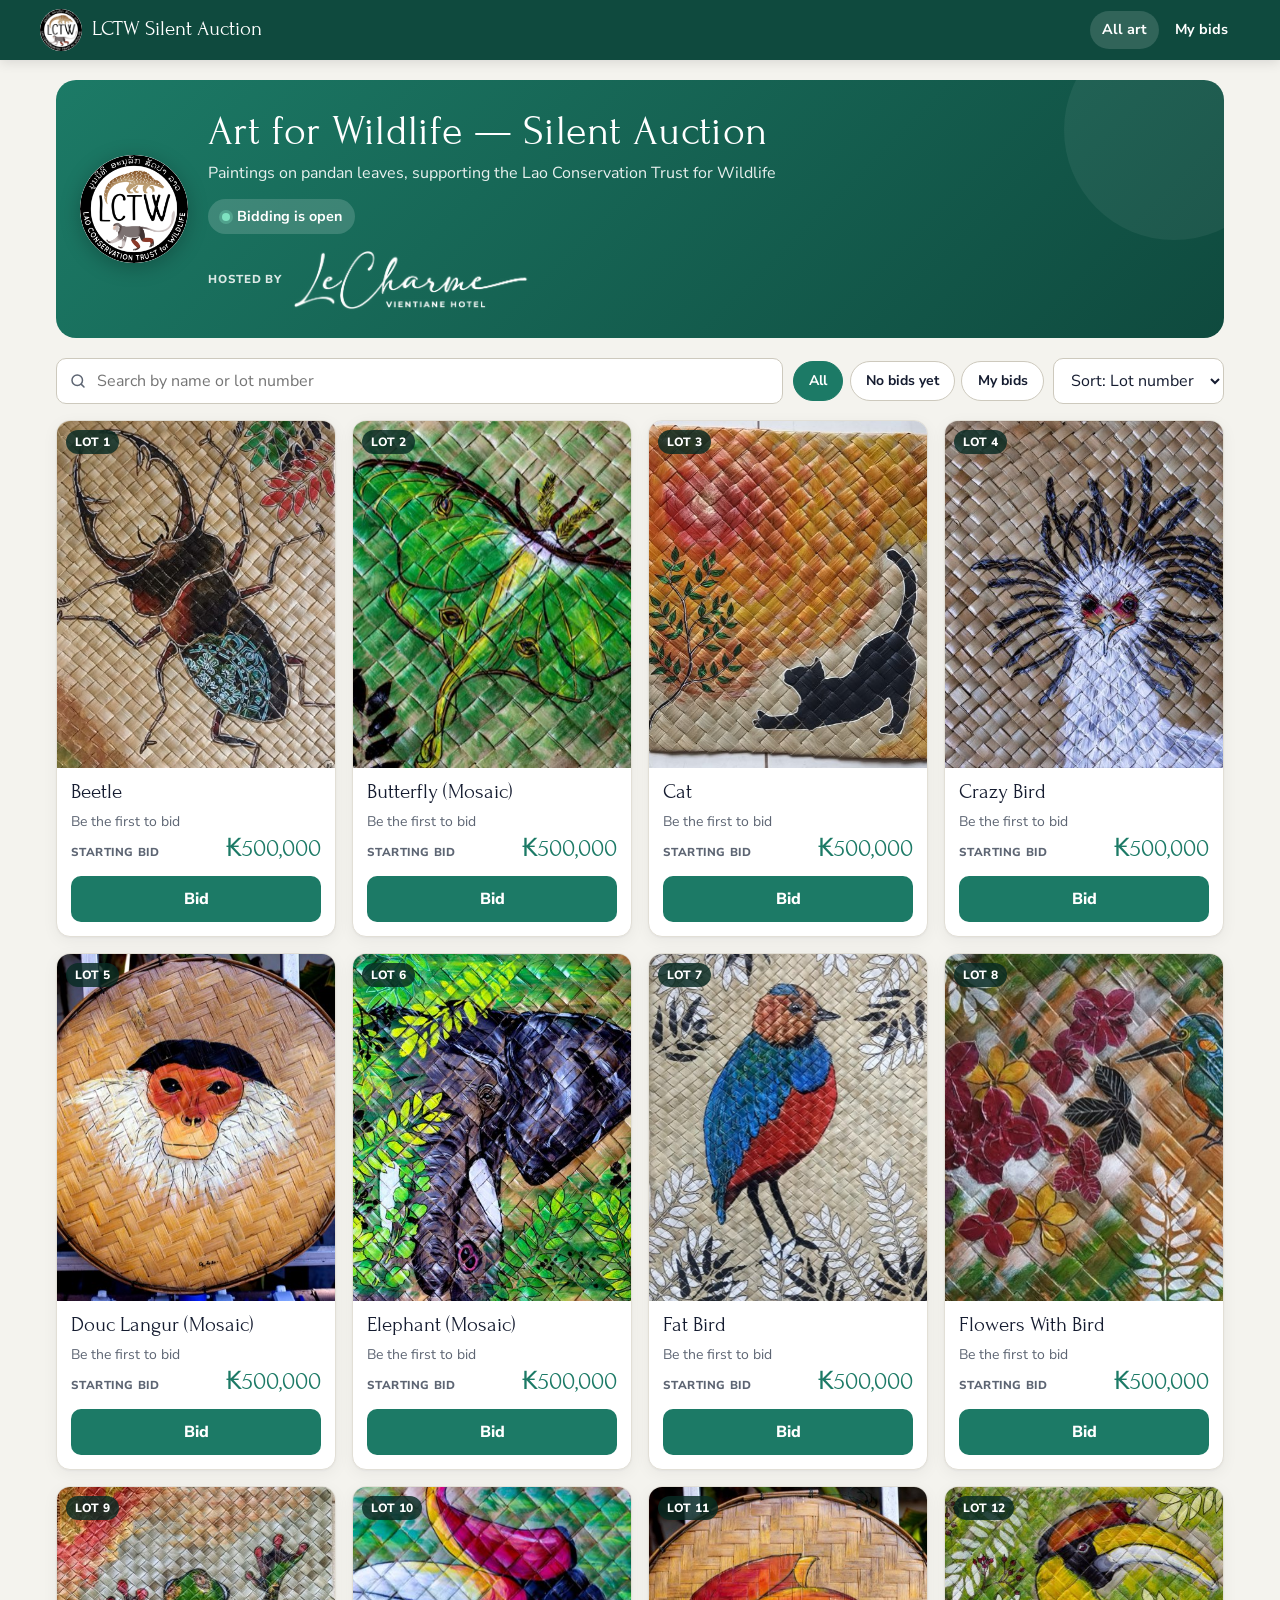
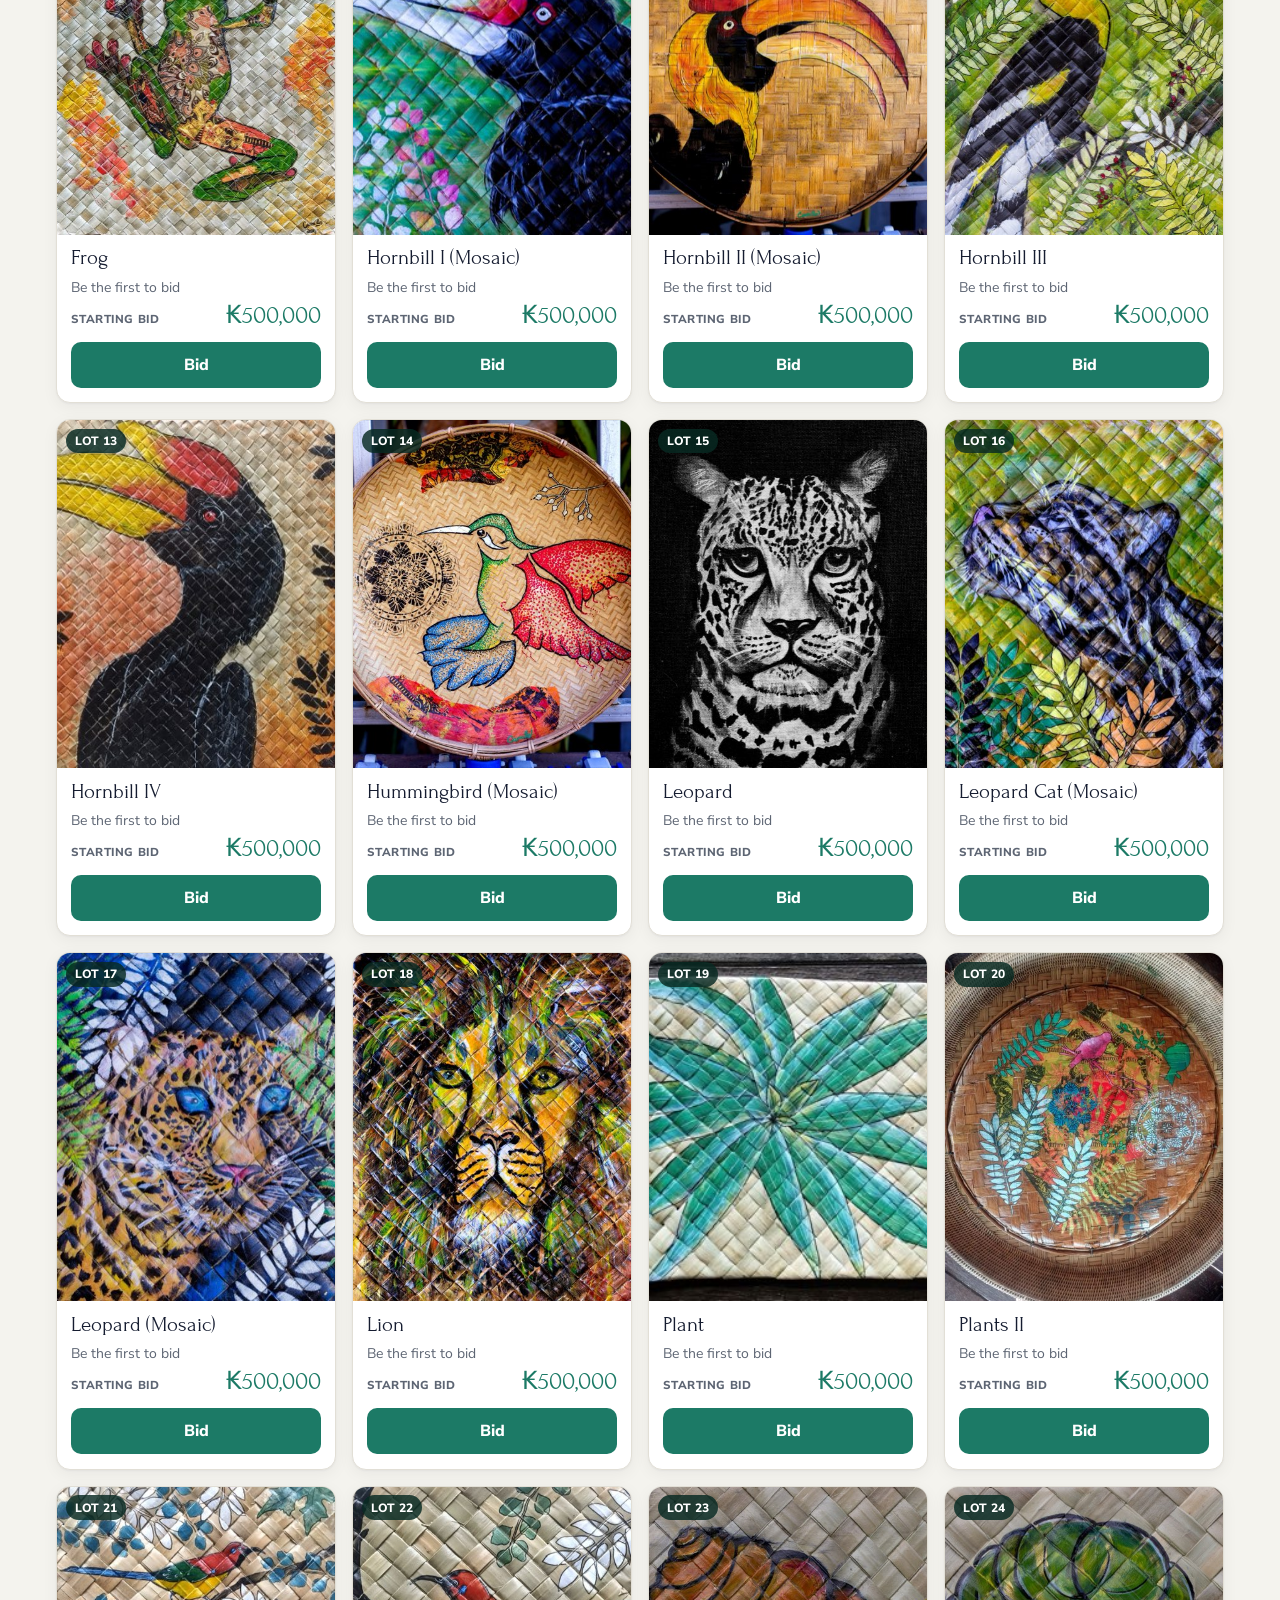
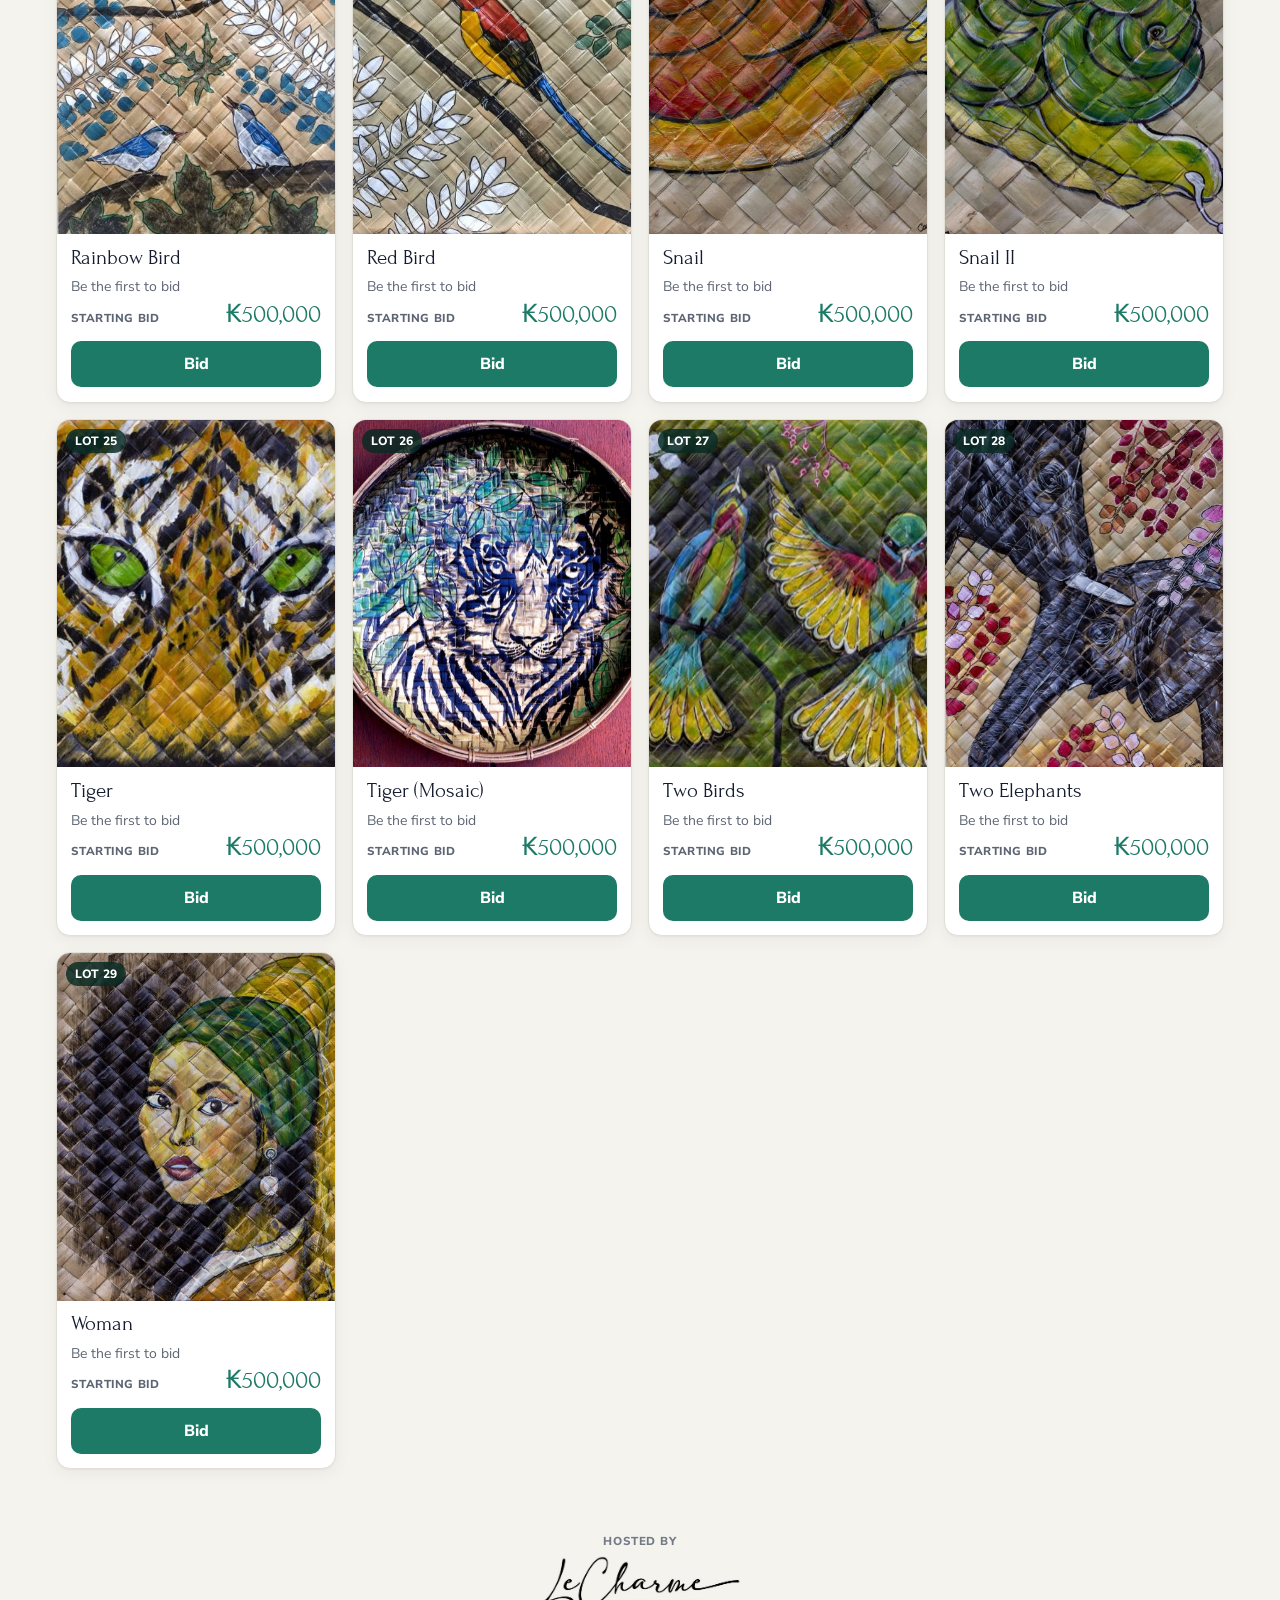
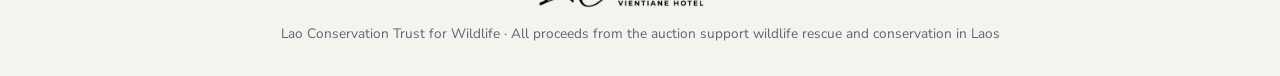
==== index.html @ 4c28847b "Add Start bidding button; no bids until the admin starts - Admin: 'Start bidding' panel at the top u" ====
<!doctype html>
<html lang="en">
<head>
  <meta charset="utf-8">
  <meta name="viewport" content="width=device-width, initial-scale=1, viewport-fit=cover">
  <title>LCTW Silent Auction</title>
  <meta name="description" content="Silent auction of paintings on pandan leaves, supporting the Lao Conservation Trust for Wildlife.">
  <meta name="theme-color" content="#0f4a3e">
  <link rel="icon" href="assets/icon.svg" type="image/svg+xml">
  <link rel="icon" href="assets/favicon-32.png" sizes="32x32">
  <link rel="apple-touch-icon" href="assets/apple-touch-icon.png">
  <link rel="manifest" href="manifest.webmanifest">
  <link rel="preconnect" href="https://fonts.googleapis.com">
  <link rel="preconnect" href="https://fonts.gstatic.com" crossorigin>
  <link href="https://fonts.googleapis.com/css2?family=Forum&family=Nunito+Sans:opsz,wght@6..12,400;6..12,600;6..12,700;6..12,800&display=swap" rel="stylesheet">
  <link rel="stylesheet" href="assets/styles.css?v=10">
</head>
<body>
  <main class="page">
    <section class="hero">
      <img class="logo" src="assets/lctw-logo.png" alt="Lao Conservation Trust for Wildlife">
      <div>
        <h1 id="title"></h1>
        <p id="subtitle"></p>
        <div class="status-pill" id="status"></div>
        <div class="host">
          <span>Hosted by</span>
          <img src="assets/le-charme-logo.jpg" alt="Le Charme Vientiane Hotel">
        </div>
      </div>
    </section>

    <div class="toolbar">
      <div class="search">
        <svg width="18" height="18" viewBox="0 0 24 24" fill="none" stroke="currentColor" stroke-width="2" stroke-linecap="round"><circle cx="11" cy="11" r="7"/><path d="M20 20l-3.5-3.5"/></svg>
        <input type="search" id="q" placeholder="Search by name or lot number" aria-label="Search artworks">
      </div>
      <div class="chips" role="group" aria-label="Filter">
        <button class="chip" data-filter="all" aria-pressed="true">All</button>
        <button class="chip" data-filter="nobids" aria-pressed="false">No bids yet</button>
        <button class="chip" data-filter="mine" aria-pressed="false">My bids</button>
      </div>
      <select id="sort" aria-label="Sort" style="width:auto;flex:0 0 auto">
        <option value="lot">Sort: Lot number</option>
        <option value="az">Sort: A–Z</option>
        <option value="low">Sort: Lowest bid</option>
        <option value="high">Sort: Highest bid</option>
        <option value="popular">Sort: Most bids</option>
      </select>
    </div>

    <div class="grid" id="grid"></div>
  </main>

  <script src="assets/config.js?v=10"></script>
  <script src="assets/items.js?v=10"></script>
  <script src="assets/app.js?v=10"></script>
  <script>
  (function () {
    const A = window.Auction;
    A.renderChrome(location.hash === '#mine' ? 'mine' : 'gallery');
    document.getElementById('title').textContent = A.CFG.title || 'Silent Auction';
    document.getElementById('subtitle').textContent = A.CFG.subtitle || '';
    A.mountStatus(document.getElementById('status'));

    const grid = document.getElementById('grid');
    const q = document.getElementById('q');
    const sortSel = document.getElementById('sort');
    let filter = location.hash === '#mine' ? 'mine' : 'all';

    function setFilter(f) {
      filter = f;
      A.$$('.chip').forEach(function (c) { c.setAttribute('aria-pressed', String(c.dataset.filter === f)); });
      A.$$('.topnav a').forEach(function (a) { a.classList.toggle('active', (f === 'mine') === a.getAttribute('href').endsWith('#mine')); });
      draw();
    }
    A.$$('.chip').forEach(function (c) { c.addEventListener('click', function () { setFilter(c.dataset.filter); history.replaceState(null, '', c.dataset.filter === 'mine' ? '#mine' : '#'); }); });
    window.addEventListener('hashchange', function () { setFilter(location.hash === '#mine' ? 'mine' : 'all'); });
    q.addEventListener('input', draw);
    sortSel.addEventListener('change', draw);

    function draw() {
      const term = q.value.trim().toLowerCase();
      const mine = A.myBids();
      const closed = A.isClosed();
      let list = A.ITEMS.map(function (it) { return { it: it, i: A.info(it) }; }).filter(function (x) {
        if (filter === 'nobids' && x.i.count) return false;
        if (filter === 'mine' && !mine[x.it.id]) return false;
        if (term && !(x.it.title.toLowerCase().includes(term) || String(x.it.lot) === term.replace(/^lot\s*/, ''))) return false;
        return true;
      });
      const s = sortSel.value;
      list.sort(function (a, b) {
        if (s === 'az') return a.it.title.localeCompare(b.it.title);
        if (s === 'low') return (a.i.count ? a.i.high : a.it.startingBid) - (b.i.count ? b.i.high : b.it.startingBid);
        if (s === 'high') return (b.i.count ? b.i.high : b.it.startingBid) - (a.i.count ? a.i.high : a.it.startingBid);
        if (s === 'popular') return b.i.count - a.i.count;
        return a.it.lot - b.it.lot;
      });

      if (!list.length) {
        grid.innerHTML = '<div class="empty" style="grid-column:1/-1">' +
          '<svg width="48" height="48" viewBox="0 0 24 24" fill="none" stroke="currentColor" stroke-width="1.8" stroke-linecap="round" stroke-linejoin="round"><rect x="3" y="3" width="18" height="18" rx="3"/><circle cx="9" cy="9" r="2"/><path d="M21 15l-5-5L5 21"/></svg>' +
          (filter === 'mine' ? 'You haven’t bid on anything yet.<br>Tap <b>Bid</b> on any artwork to get started.' : 'No artworks match.') + '</div>';
        return;
      }

      grid.innerHTML = list.map(function (x) {
        const it = x.it, i = x.i;
        const priceLabel = i.count ? (closed ? 'Winning bid' : 'Current bid') : 'Starting bid';
        const price = i.count ? i.high : it.startingBid;
        const meta = i.count ? i.count + ' bid' + (i.count > 1 ? 's' : '') + ' · ' + A.esc(i.highName) : (A.notStarted() ? 'Bidding opens soon' : 'Be the first to bid');
        return '<article class="card">' +
          '<a class="thumb" href="' + A.esc(A.itemUrl(it)) + '"><img loading="lazy" src="' + A.esc(A.thumb(it)) + '" alt="' + A.esc(it.title) + '">' +
          '<span class="lot-badge">LOT ' + A.esc(it.lot) + '</span><span class="mine">' + A.mineTag(i) + '</span></a>' +
          '<div class="body">' +
          '<h3><a href="' + A.esc(A.itemUrl(it)) + '">' + A.esc(it.title) + '</a></h3>' +
          '<div class="muted small meta-line">' + meta + '</div>' +
          '<div class="price-row"><span class="price-label">' + priceLabel + '</span><span class="price">' + A.money(price) + '</span></div>' +
          (closed || A.notStarted() ? '<a class="btn secondary block" href="' + A.esc(A.itemUrl(it)) + '">View</a>'
                  : '<button class="btn block" data-bid="' + A.esc(it.id) + '">Bid' + (i.count ? ' ' + A.money(i.minimum) + '+' : '') + '</button>') +
          '</div></article>';
      }).join('');
    }

    grid.addEventListener('click', function (e) {
      const b = e.target.closest('[data-bid]'); if (!b) return;
      A.openBidSheet(A.itemById(b.dataset.bid));
    });

    A.onState(draw);
    setFilter(filter);
    A.startPolling();
  })();
  </script>
</body>
</html>
---- assets/styles.css ----
/* LCTW Silent Auction — colours match the LCTW Staff Requests app */
:root {
  --brand: #1c7a66;
  --brand-hover: #166655;
  --brand-deep: #0f4a3e;
  --brand-night: #082a23;
  --mint: #91c9b5;
  --mint-soft: #e2f1ea;
  --sand: #a9824f;
  --sand-soft: #f4ecdf;
  --on-brand: #ffffff;

  --bg: #f4f3ee;
  --surface: #ffffff;
  --surface-2: #f8f7f3;
  --ink: #151c30;
  --muted: #5d6573;
  --border: #e2dfd6;
  --border-strong: #cdc9bd;

  --danger: #b3261e;
  --danger-soft: #fbe7e5;
  --warn-bg: #fcefd2; --warn-fg: #7f5400;
  --ok-bg: #dff1e7; --ok-fg: #17663f;
  --grey-bg: #ecebe6; --grey-fg: #575d66;

  --radius: 14px;
  --radius-sm: 10px;
  --shadow: 0 1px 2px rgba(21, 28, 48, 0.04), 0 4px 16px rgba(21, 28, 48, 0.05);
  --shadow-lg: 0 10px 40px rgba(21, 28, 48, 0.18);
  --ring: 0 0 0 3px rgba(28, 122, 102, 0.28);

  --serif: 'Forum', 'Noto Serif Lao', Georgia, serif;
  --sans: 'Nunito Sans', 'Noto Sans Lao', system-ui, -apple-system, 'Segoe UI', Roboto, sans-serif;
  color-scheme: light;
}
@media (prefers-color-scheme: dark) {
  :root {
    --brand: #4fb79c; --brand-hover: #6cc7ae; --brand-deep: #0b2f28; --brand-night: #061c17;
    --mint: #2f6b5b; --mint-soft: #15332c; --sand: #d1ad7c; --sand-soft: #33291c; --on-brand: #04221b;
    --bg: #0e1513; --surface: #16201d; --surface-2: #1b2723; --ink: #e8eeec; --muted: #9caca7;
    --border: #283632; --border-strong: #374843;
    --danger: #f08a80; --danger-soft: #3a1f1d;
    --warn-bg: #3a2f12; --warn-fg: #f2c869; --ok-bg: #143023; --ok-fg: #86d6a8; --grey-bg: #242e2b; --grey-fg: #aab6b2;
    --shadow: none; --shadow-lg: 0 10px 40px rgba(0,0,0,.5);
    --ring: 0 0 0 3px rgba(79, 183, 156, 0.35);
    color-scheme: dark;
  }
}

*, *::before, *::after { box-sizing: border-box; }
html { -webkit-text-size-adjust: 100%; }
body { margin: 0; background: var(--bg); color: var(--ink); font-family: var(--sans); font-size: 16px; line-height: 1.5; }
img { max-width: 100%; display: block; }
a { color: var(--brand); }
h1, h2, h3 { line-height: 1.15; margin: 0 0 .5rem; }
h1, h2 { font-family: var(--serif); font-weight: 400; letter-spacing: .01em; }
h3 { font-size: 1.05rem; font-weight: 800; }
p { margin: 0 0 .75rem; }
.muted { color: var(--muted); }
.small { font-size: .875rem; }
.hidden { display: none !important; }
.spacer { flex: 1; }

/* ---------- Top bar ---------- */
.topbar { position: sticky; top: 0; z-index: 20; background: var(--brand-deep); color: #fff;
  padding: calc(env(safe-area-inset-top) + .55rem) 16px .55rem; box-shadow: 0 2px 12px rgba(0,0,0,.12); }
.topbar-inner { max-width: 1200px; margin: 0 auto; display: flex; align-items: center; gap: .75rem; }
.brand { display: flex; align-items: center; gap: .6rem; color: #fff; text-decoration: none; min-width: 0; }
.brand img { width: 42px; height: 42px; border-radius: 50%; background: #fff; flex: none; }
.brand span { font-family: var(--serif); font-size: 1.3rem; line-height: 1.05; white-space: nowrap; overflow: hidden; text-overflow: ellipsis; }
.topnav { display: flex; gap: .25rem; }
.topnav a { color: #fff; text-decoration: none; font-weight: 700; font-size: .9rem; padding: .5rem .75rem; border-radius: 999px; white-space: nowrap; }
.topnav a:hover, .topnav a.active { background: rgba(255,255,255,.14); }
@media (max-width: 520px) { .brand span { font-size: 1.1rem; } .topnav a { padding: .45rem .6rem; font-size: .82rem; } }

.page { max-width: 1200px; margin: 0 auto; padding: 20px 16px calc(40px + env(safe-area-inset-bottom)); }

/* ---------- Hero ---------- */
.hero { position: relative; overflow: hidden; border-radius: 20px; padding: 1.75rem 1.5rem; margin-bottom: 1.25rem; color: #fff;
  background: linear-gradient(135deg, var(--brand) 0%, var(--brand-deep) 100%); display: flex; gap: 1.25rem; align-items: center; }
@media (prefers-color-scheme: dark) { .hero { background: linear-gradient(135deg, #1c7a66 0%, #0b2f28 100%); } }
.hero img.logo { width: 108px; height: 108px; border-radius: 50%; background: #fff; flex: none; box-shadow: 0 4px 20px rgba(0,0,0,.25); }
.hero h1 { font-size: clamp(1.7rem, 5vw, 2.6rem); margin: 0 0 .35rem; }
.hero p { margin: 0; opacity: .9; }
.hero::after { content: ""; position: absolute; right: -60px; top: -60px; width: 220px; height: 220px; border-radius: 50%;
  background: rgba(255,255,255,.06); pointer-events: none; }
@media (max-width: 560px) { .hero { flex-direction: column; text-align: center; padding: 1.5rem 1.1rem; } .hero img.logo { width: 88px; height: 88px; } }

.status-pill { display: inline-flex; align-items: center; gap: .45rem; margin-top: .9rem; padding: .4rem .85rem; border-radius: 999px;
  background: rgba(255,255,255,.16); font-weight: 700; font-size: .9rem; }
.status-pill .dot { width: 8px; height: 8px; border-radius: 50%; background: #7ee2c0; box-shadow: 0 0 0 3px rgba(126,226,192,.3); }
.status-pill.closed .dot { background: #f5a29a; box-shadow: 0 0 0 3px rgba(245,162,154,.3); }

.demo-banner { background: var(--warn-bg); color: var(--warn-fg); border-radius: var(--radius-sm); padding: .6rem .9rem; margin-bottom: 1rem; font-size: .9rem; font-weight: 600; }

/* ---------- Toolbar ---------- */
.toolbar { display: flex; flex-wrap: wrap; gap: .6rem; align-items: center; margin-bottom: 1rem; }
.search { flex: 1 1 220px; position: relative; }
.search input[type=search] { padding-left: 2.5rem; }
.search svg { position: absolute; left: .8rem; top: 50%; transform: translateY(-50%); color: var(--muted); }
.chips { display: flex; gap: .4rem; flex-wrap: wrap; }
.chip { border: 1px solid var(--border-strong); background: var(--surface); color: var(--ink); border-radius: 999px; padding: .5rem .95rem;
  font: inherit; font-weight: 700; font-size: .875rem; cursor: pointer; min-height: 40px; }
.chip[aria-pressed="true"] { background: var(--brand); border-color: var(--brand); color: var(--on-brand); }

/* ---------- Gallery ---------- */
.grid { display: grid; grid-template-columns: repeat(auto-fill, minmax(250px, 1fr)); gap: 1rem; }
@media (max-width: 560px) { .grid { grid-template-columns: 1fr 1fr; gap: .7rem; } }
.card { background: var(--surface); border: 1px solid var(--border); border-radius: var(--radius); overflow: hidden; box-shadow: var(--shadow);
  display: flex; flex-direction: column; transition: transform .15s ease, box-shadow .15s ease; }
.card:hover { transform: translateY(-2px); box-shadow: var(--shadow-lg); }
.card .thumb { position: relative; display: block; aspect-ratio: 4 / 5; background: var(--surface-2); overflow: hidden; }
.card .thumb img { width: 100%; height: 100%; object-fit: cover; }
.lot-badge { position: absolute; top: .55rem; left: .55rem; background: rgba(8,42,35,.82); color: #fff; font-weight: 800; font-size: .75rem;
  padding: .2rem .55rem; border-radius: 999px; letter-spacing: .02em; }
.card .mine { position: absolute; top: .55rem; right: .55rem; }
.card .body { padding: .8rem .9rem .9rem; display: flex; flex-direction: column; gap: .35rem; flex: 1; }
.card h3 { margin: 0; font-family: var(--serif); font-weight: 400; font-size: 1.3rem; }
.card h3 a { color: inherit; text-decoration: none; }
.price-row { display: flex; align-items: baseline; justify-content: space-between; gap: .5rem; margin-top: auto; }
.price-label { font-size: .72rem; font-weight: 800; text-transform: uppercase; letter-spacing: .05em; color: var(--muted); }
.price { font-family: var(--serif); font-size: 1.55rem; color: var(--brand); line-height: 1; }
.card .btn { margin-top: .5rem; }
@media (max-width: 560px) {
  .card h3 { font-size: 1.1rem; } .price { font-size: 1.25rem; } .card .body { padding: .65rem .7rem .75rem; }
  .card .meta-line { display: none; }
}

/* ---------- Chips / tags ---------- */
.tag { font-family: var(--sans); display: inline-flex; align-items: center; gap: .3rem; border-radius: 999px; padding: .18rem .6rem; font-size: .75rem; font-weight: 800; white-space: nowrap; }
.tag.ok { background: var(--ok-bg); color: var(--ok-fg); }
.tag.warn { background: var(--warn-bg); color: var(--warn-fg); }
.tag.grey { background: var(--grey-bg); color: var(--grey-fg); }
.tag.bad { background: var(--danger-soft); color: var(--danger); }
.tag.sand { background: var(--sand-soft); color: var(--sand); }

/* ---------- Buttons & inputs ---------- */
.btn { display: inline-flex; align-items: center; justify-content: center; gap: .45rem; min-height: 46px; padding: .6rem 1.1rem;
  border-radius: var(--radius-sm); border: 1px solid transparent; font: inherit; font-weight: 800; font-size: 1rem; cursor: pointer;
  text-decoration: none; background: var(--brand); color: var(--on-brand); width: auto; }
.btn:hover { background: var(--brand-hover); }
.btn:focus-visible, .chip:focus-visible, input:focus, select:focus, textarea:focus { outline: none; box-shadow: var(--ring); }
.btn.block { width: 100%; }
.btn.secondary { background: var(--surface); color: var(--ink); border-color: var(--border-strong); }
.btn.secondary:hover { background: var(--surface-2); }
.btn.sand { background: var(--sand); color: #fff; }
.btn.danger { background: var(--danger-soft); color: var(--danger); }
.btn.small { min-height: 36px; padding: .35rem .75rem; font-size: .85rem; }
.btn[disabled] { opacity: .5; cursor: not-allowed; }

label.field { display: block; margin-bottom: .85rem; }
label.field > span { display: block; font-weight: 700; font-size: .9rem; margin-bottom: .3rem; }
label.field > span em { color: var(--danger); font-style: normal; }
label.field > span small { font-weight: 600; color: var(--muted); }
input[type=text], input[type=tel], input[type=email], input[type=number], input[type=password], input[type=search], input[type=datetime-local], select, textarea {
  width: 100%; min-height: 46px; padding: .6rem .8rem; border-radius: var(--radius-sm); border: 1px solid var(--border-strong);
  background: var(--surface); color: var(--ink); font: inherit; font-size: 16px; }
input.invalid { border-color: var(--danger); }
.check { display: flex; gap: .55rem; align-items: flex-start; font-size: .9rem; margin-bottom: .6rem; cursor: pointer; }
.check input { width: 20px; height: 20px; margin: 1px 0 0; accent-color: var(--brand); flex: none; }

.amount-wrap { position: relative; }
.amount-wrap .cur { position: absolute; left: .85rem; top: 50%; transform: translateY(-50%); font-weight: 800; color: var(--muted); }
.amount-wrap input { padding-left: 2.2rem; font-size: 1.3rem; font-weight: 800; }
.quick-amounts { display: flex; gap: .4rem; margin-top: .45rem; flex-wrap: wrap; }
.quick-amounts button { flex: 1; min-width: 70px; }

.alert { padding: .65rem .85rem; border-radius: var(--radius-sm); font-weight: 600; font-size: .92rem; margin-bottom: .85rem; }
.alert.error { background: var(--danger-soft); color: var(--danger); }
.alert.ok { background: var(--ok-bg); color: var(--ok-fg); }
.alert.info { background: var(--mint-soft); color: var(--brand); }
@media (prefers-color-scheme: dark) { .alert.info { color: var(--ink); } }

/* ---------- Panels ---------- */
.panel { background: var(--surface); border: 1px solid var(--border); border-radius: var(--radius); box-shadow: var(--shadow); padding: 1.15rem; }
.panel + .panel { margin-top: 1rem; }

/* ---------- Item page ---------- */
.item-layout { display: grid; grid-template-columns: minmax(0, 1.15fr) minmax(0, 1fr); gap: 1.5rem; align-items: start; }
@media (max-width: 820px) { .item-layout { grid-template-columns: 1fr; gap: 1rem; } }
.art-frame { background: var(--surface); border: 1px solid var(--border); border-radius: var(--radius); padding: .7rem; box-shadow: var(--shadow); position: relative; }
.art-frame img { width: 100%; height: auto; max-height: 78vh; object-fit: contain; border-radius: 8px; cursor: zoom-in; margin: 0 auto; }
.zoom-hint { position: absolute; right: 1.2rem; bottom: 1.2rem; background: rgba(8,42,35,.8); color: #fff; font-size: .75rem; font-weight: 700; padding: .25rem .6rem; border-radius: 999px; pointer-events: none; }
.item-title { font-size: clamp(2rem, 6vw, 2.8rem); margin: .1rem 0 .2rem; }
.kicker { font-weight: 800; letter-spacing: .06em; text-transform: uppercase; font-size: .78rem; color: var(--sand); }
.current { display: flex; justify-content: space-between; align-items: flex-end; gap: 1rem; padding: 1rem 0; border-top: 1px solid var(--border); border-bottom: 1px solid var(--border); margin: .9rem 0 1rem; }
.current .price { font-size: 2.4rem; }
.history { list-style: none; margin: 0; padding: 0; }
.history li { display: flex; justify-content: space-between; gap: .5rem; padding: .55rem 0; border-top: 1px solid var(--border); font-size: .93rem; }
.history li:first-child { border-top: 0; font-weight: 800; }
.pager { display: flex; justify-content: space-between; gap: .5rem; margin-top: 1.25rem; }
.sticky-bid { display: none; }
@media (max-width: 820px) {
  .sticky-bid { display: flex; position: fixed; left: 0; right: 0; bottom: 0; z-index: 15; gap: .75rem; align-items: center;
    background: var(--surface); border-top: 1px solid var(--border); box-shadow: 0 -4px 20px rgba(0,0,0,.08);
    padding: .6rem 16px calc(.6rem + env(safe-area-inset-bottom)); }
  .sticky-bid .btn { flex: 1; }
  .has-sticky .page { padding-bottom: calc(100px + env(safe-area-inset-bottom)); }
}

/* ---------- Modal ---------- */
.modal { position: fixed; inset: 0; z-index: 50; display: flex; align-items: flex-end; justify-content: center; background: rgba(8, 20, 17, .55);
  opacity: 0; pointer-events: none; transition: opacity .18s; }
.modal.open { opacity: 1; pointer-events: auto; }
.sheet { background: var(--surface); width: 100%; max-width: 480px; max-height: 92vh; overflow: auto; border-radius: 20px 20px 0 0;
  padding: 1.1rem 1.15rem calc(1.2rem + env(safe-area-inset-bottom)); transform: translateY(24px); transition: transform .2s ease; box-shadow: var(--shadow-lg); }
.modal.open .sheet { transform: none; }
@media (min-width: 600px) { .modal { align-items: center; } .sheet { border-radius: 20px; } }
.sheet-head { display: flex; gap: .8rem; align-items: center; margin-bottom: 1rem; }
.sheet-head img { width: 64px; height: 64px; object-fit: cover; border-radius: 10px; flex: none; }
.sheet-head h2 { font-size: 1.5rem; margin: 0; }
.close-x { margin-left: auto; align-self: flex-start; background: var(--surface-2); border: 0; width: 40px; height: 40px; border-radius: 50%;
  font-size: 1.4rem; line-height: 1; cursor: pointer; color: var(--ink); flex: none; }
.success-box { text-align: center; padding: 1rem 0 .5rem; }
.success-box .big-check { width: 72px; height: 72px; border-radius: 50%; background: var(--ok-bg); color: var(--ok-fg); display: grid; place-items: center; margin: 0 auto .8rem; }

.lightbox { position: fixed; inset: 0; z-index: 60; background: rgba(0,0,0,.92); display: none; align-items: center; justify-content: center; padding: 16px; cursor: zoom-out; }
.lightbox.open { display: flex; }
.lightbox img { max-width: 100%; max-height: 100%; object-fit: contain; }

/* ---------- Empty state ---------- */
.empty { text-align: center; padding: 3rem 1rem; color: var(--muted); }
.empty svg { color: var(--mint); margin: 0 auto .6rem; display: block; }

/* ---------- Host (Le Charme Vientiane Hotel) ----------
   The logo is black on white: "multiply" drops the white on light backgrounds;
   invert + "screen" turns it white on dark backgrounds. */
.host { display: flex; align-items: center; gap: .7rem; margin-top: 1rem; }
.host span, .footer-host span { font-size: .72rem; font-weight: 800; letter-spacing: .08em; text-transform: uppercase; opacity: .85; }
.host img { height: 60px; width: auto; filter: invert(1); mix-blend-mode: screen; }
@media (max-width: 560px) { .host { justify-content: center; } .host img { height: 50px; } }
.footer-host { display: flex; flex-direction: column; align-items: center; gap: .35rem; margin-bottom: 1rem; }
.footer-host img { height: 52px; width: auto; mix-blend-mode: multiply; }
@media (prefers-color-scheme: dark) { .footer-host img { filter: invert(1); mix-blend-mode: screen; opacity: .9; } }

/* ---------- Footer ---------- */
.footer { text-align: center; color: var(--muted); font-size: .85rem; padding: 1.5rem 16px 2rem; }
.footer a { color: var(--muted); }

/* ---------- Toast ---------- */
.toast { position: fixed; left: 50%; bottom: calc(24px + env(safe-area-inset-bottom)); transform: translateX(-50%) translateY(20px); z-index: 70;
  background: var(--brand-night); color: #fff; padding: .7rem 1.1rem; border-radius: 999px; font-weight: 700; font-size: .92rem;
  opacity: 0; pointer-events: none; transition: all .2s; max-width: calc(100% - 32px); text-align: center; }
.toast.show { opacity: 1; transform: translateX(-50%); }

/* ---------- Admin ---------- */
.stats { display: grid; grid-template-columns: repeat(4, 1fr); gap: .75rem; margin-bottom: 1rem; }
@media (max-width: 640px) { .stats { grid-template-columns: 1fr 1fr; } }
.stat { background: var(--surface); border: 1px solid var(--border); border-radius: var(--radius); padding: .9rem 1rem; box-shadow: var(--shadow); }
.stat b { display: block; font-family: var(--serif); font-weight: 400; font-size: 2.1rem; line-height: 1.05; color: var(--brand); }
.stat span { font-size: .8rem; font-weight: 700; color: var(--muted); text-transform: uppercase; letter-spacing: .04em; }
.admin-actions { display: flex; flex-wrap: wrap; gap: .5rem; margin-bottom: 1rem; }
.controls-row { display: flex; flex-wrap: wrap; gap: .75rem; align-items: flex-end; }
.controls-row label.field { margin: 0; flex: 1 1 220px; }
.table-wrap { overflow-x: auto; background: var(--surface); border: 1px solid var(--border); border-radius: var(--radius); box-shadow: var(--shadow); }
table.lots { width: 100%; border-collapse: collapse; font-size: .92rem; }
table.lots th { text-align: left; font-size: .74rem; text-transform: uppercase; letter-spacing: .05em; color: var(--muted); padding: .7rem .75rem;
  border-bottom: 1px solid var(--border); background: var(--surface-2); white-space: nowrap; cursor: pointer; user-select: none; }
table.lots td { padding: .6rem .75rem; border-bottom: 1px solid var(--border); vertical-align: middle; }
table.lots tr.lot-row { cursor: pointer; }
table.lots tr.lot-row:hover td { background: var(--surface-2); }
table.lots img { width: 48px; height: 48px; object-fit: cover; border-radius: 8px; }
table.lots .amt { font-family: var(--serif); font-size: 1.25rem; color: var(--brand); white-space: nowrap; }
table.lots tr.detail td { background: var(--surface-2); padding: .4rem .75rem .9rem 1rem; }
table.bids { width: 100%; border-collapse: collapse; font-size: .88rem; }
table.bids td, table.bids th { padding: .4rem .5rem; border-bottom: 1px solid var(--border); text-align: left; }
table.bids tr.removed td { text-decoration: line-through; color: var(--muted); }
.login { max-width: 400px; margin: 3rem auto; }

/* ---------- QR print sheet ---------- */
.qr-grid { display: grid; grid-template-columns: repeat(auto-fill, minmax(300px, 1fr)); gap: 1rem; }
.qr-card { background: #fff; color: #151c30; border: 2px solid #1c7a66; border-radius: 16px; padding: 1rem; display: grid;
  grid-template-columns: 1fr auto; gap: .5rem 1rem; align-items: center; break-inside: avoid; page-break-inside: avoid; }
.qr-card .qr-head { grid-column: 1 / -1; display: flex; align-items: center; gap: .6rem; border-bottom: 1px solid #e2dfd6; padding-bottom: .5rem; }
.qr-card .qr-head img { width: 38px; height: 38px; }
.qr-card .qr-head img.host-logo { width: auto; height: 30px; margin-left: auto; }
.qr-card .qr-head b { font-family: var(--serif); font-weight: 400; font-size: 1.05rem; color: #0f4a3e; line-height: 1.1; }
.qr-card .lot { font-weight: 800; color: #a9824f; font-size: .8rem; letter-spacing: .06em; text-transform: uppercase; }
.qr-card h3 { font-family: var(--serif); font-weight: 400; font-size: 1.6rem; margin: .1rem 0 .3rem; }
.qr-card .qr { width: 132px; height: 132px; }
.qr-card .qr img, .qr-card .qr canvas { width: 132px !important; height: 132px !important; }
.qr-card .scan { font-weight: 800; color: #1c7a66; font-size: .95rem; }
.qr-card .url { grid-column: 1 / -1; text-align: center; font-family: var(--serif); font-size: 1.15rem; color: #1c7a66; border-top: 1px solid #e2dfd6; padding-top: .45rem; }
.qr-poster { text-align: center; background: #fff !important; color: #151c30; border-color: #e2dfd6 !important; }
.qr-poster .qr { margin: .75rem auto; width: 220px; height: 220px; }
.qr-poster .qr img, .qr-poster .qr canvas { width: 220px !important; height: 220px !important; }
@media print {
  @page { margin: 10mm; }
  body { background: #fff; }
  .topbar, .no-print, .footer { display: none !important; }
  .page { padding: 0; max-width: none; }
  .qr-grid { grid-template-columns: 1fr 1fr; gap: 6mm; }
  .qr-poster { page-break-after: always; border: 0; }
}

/* ---------- Admin: drag-and-drop lot order ---------- */
.order-grid { display: grid; grid-template-columns: repeat(auto-fill, minmax(104px, 1fr)); gap: .6rem; }
.order-tile { position: relative; background: var(--surface); border: 2px solid var(--border); border-radius: var(--radius-sm);
  overflow: hidden; cursor: grab; user-select: none; -webkit-user-select: none; -webkit-touch-callout: none; }
.order-grid.locked .order-tile { cursor: default; }
.order-tile img { width: 100%; aspect-ratio: 1; object-fit: cover; display: block; pointer-events: none; background: var(--surface-2); }
.order-num { position: absolute; top: .3rem; left: .3rem; min-width: 1.9rem; height: 1.9rem; padding: 0 .4rem; border-radius: 999px;
  background: var(--brand-night); color: #fff; font-weight: 800; font-size: .85rem; display: grid; place-items: center; }
.order-name { display: block; padding: .3rem .4rem .4rem; font-size: .72rem; font-weight: 700; line-height: 1.2; min-height: 2.5em;
  overflow: hidden; display: -webkit-box; -webkit-line-clamp: 2; -webkit-box-orient: vertical; }
.order-btns { position: absolute; top: .3rem; right: .3rem; display: flex; gap: .2rem; }
.order-btns button { width: 1.7rem; height: 1.7rem; border-radius: 50%; border: 0; background: rgba(255,255,255,.92); color: #151c30;
  font-size: 1.1rem; line-height: 1; font-weight: 800; cursor: pointer; padding: 0; }
.order-tile.moved { border-color: var(--sand); box-shadow: 0 0 0 2px var(--sand-soft); }
.order-ghost { opacity: .35; }
.order-chosen { box-shadow: var(--shadow-lg); }

/* ---------- Admin: Start bidding ---------- */
.start-panel { border: 2px solid var(--sand); background: var(--sand-soft); }
@media (prefers-color-scheme: dark) { .start-panel { background: var(--sand-soft); } }
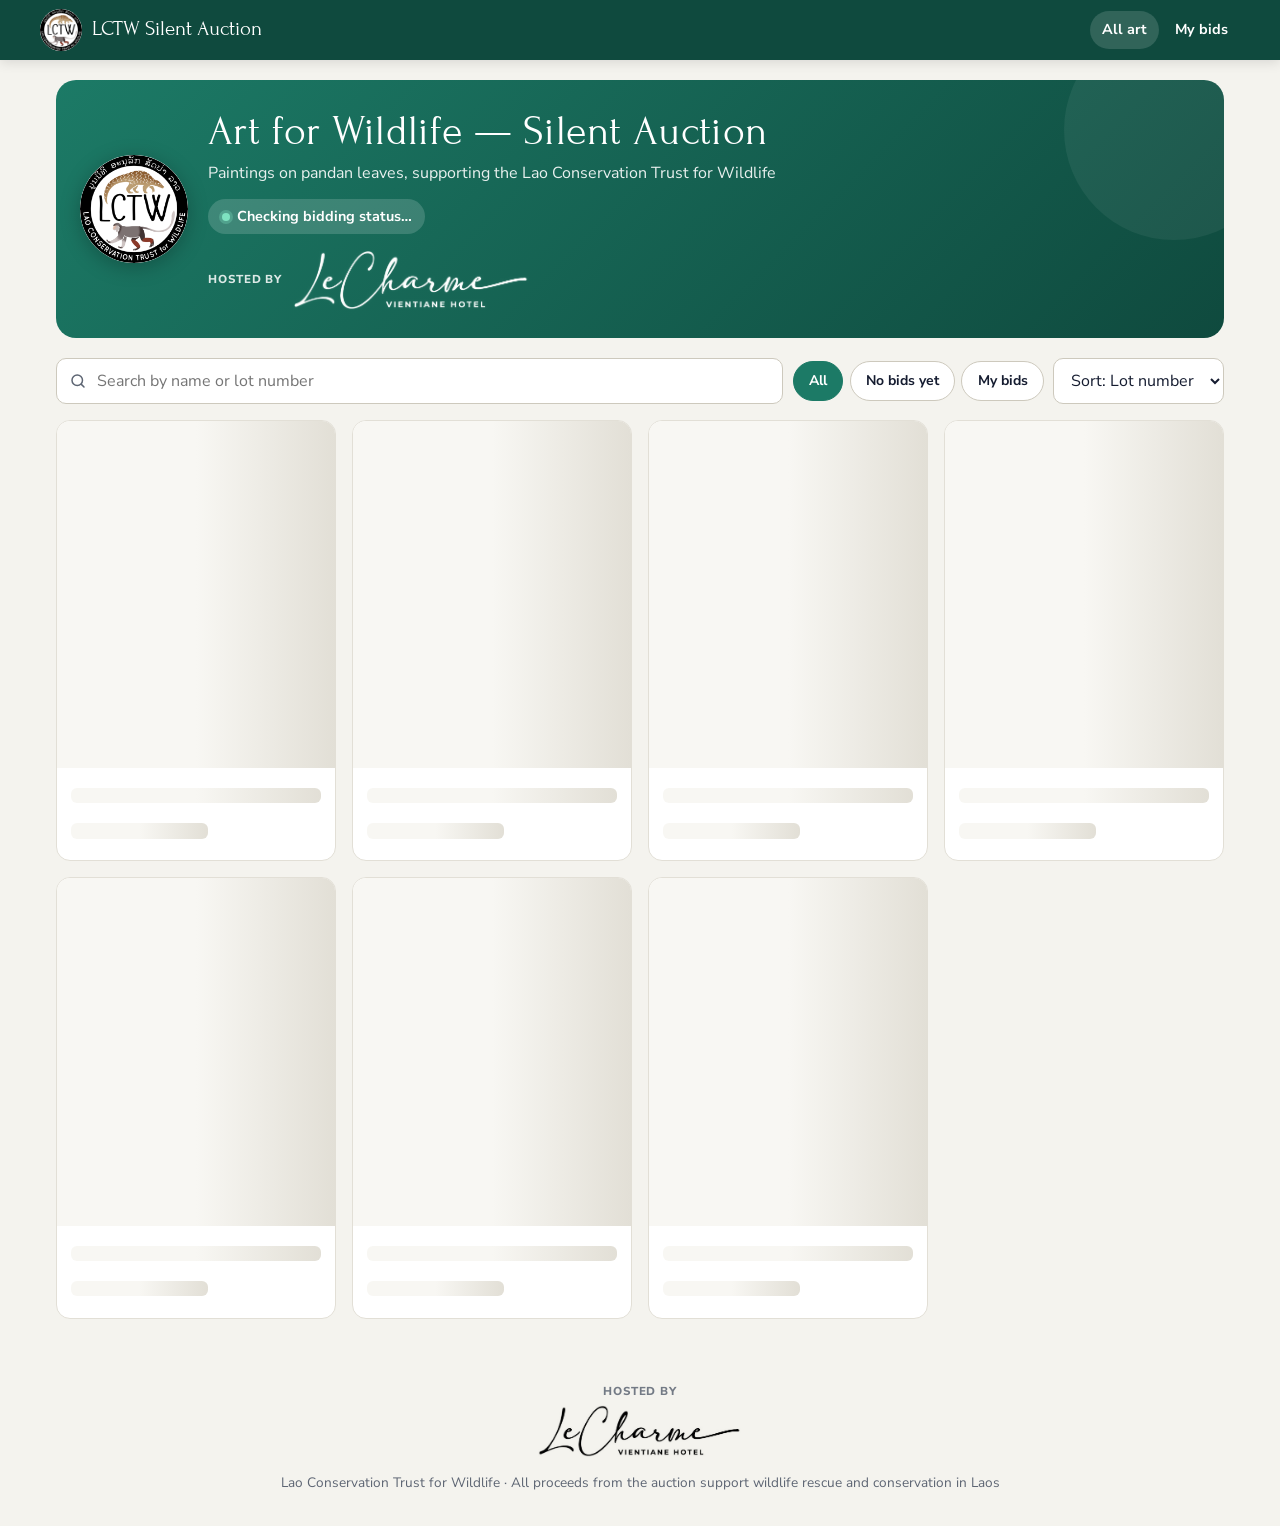
==== commit 262d24b8: "Fix first-load jump: wait for the saved lot order/names before drawing The gallery and artwork pages" ====
--- a/index.html
+++ b/index.html
@@ -13,7 +13,7 @@
   <link rel="preconnect" href="https://fonts.googleapis.com">
   <link rel="preconnect" href="https://fonts.gstatic.com" crossorigin>
   <link href="https://fonts.googleapis.com/css2?family=Forum&family=Nunito+Sans:opsz,wght@6..12,400;6..12,600;6..12,700;6..12,800&display=swap" rel="stylesheet">
-  <link rel="stylesheet" href="assets/styles.css?v=10">
+  <link rel="stylesheet" href="assets/styles.css?v=12">
 </head>
 <body>
   <main class="page">
@@ -52,9 +52,9 @@
     <div class="grid" id="grid"></div>
   </main>
 
-  <script src="assets/config.js?v=10"></script>
-  <script src="assets/items.js?v=10"></script>
-  <script src="assets/app.js?v=10"></script>
+  <script src="assets/config.js?v=12"></script>
+  <script src="assets/items.js?v=12"></script>
+  <script src="assets/app.js?v=12"></script>
   <script>
   (function () {
     const A = window.Auction;
@@ -79,7 +79,13 @@
     q.addEventListener('input', draw);
     sortSel.addEventListener('change', draw);
 
+    let lastHtml = '';
+    function paint(html) { if (html !== lastHtml) { lastHtml = html; grid.innerHTML = html; } }
     function draw() {
+      if (!A.ready()) {
+        paint(new Array(8).join('<div class="card skeleton"><div class="thumb"></div><div class="body"><div class="sk-line"></div><div class="sk-line short"></div></div></div>'));
+        return;
+      }
       const term = q.value.trim().toLowerCase();
       const mine = A.myBids();
       const closed = A.isClosed();
@@ -99,13 +105,13 @@
       });
 
       if (!list.length) {
-        grid.innerHTML = '<div class="empty" style="grid-column:1/-1">' +
+        paint('<div class="empty" style="grid-column:1/-1">' +
           '<svg width="48" height="48" viewBox="0 0 24 24" fill="none" stroke="currentColor" stroke-width="1.8" stroke-linecap="round" stroke-linejoin="round"><rect x="3" y="3" width="18" height="18" rx="3"/><circle cx="9" cy="9" r="2"/><path d="M21 15l-5-5L5 21"/></svg>' +
-          (filter === 'mine' ? 'You haven’t bid on anything yet.<br>Tap <b>Bid</b> on any artwork to get started.' : 'No artworks match.') + '</div>';
+          (filter === 'mine' ? 'You haven’t bid on anything yet.<br>Tap <b>Bid</b> on any artwork to get started.' : 'No artworks match.') + '</div>');
         return;
       }
 
-      grid.innerHTML = list.map(function (x) {
+      paint(list.map(function (x) {
         const it = x.it, i = x.i;
         const priceLabel = i.count ? (closed ? 'Winning bid' : 'Current bid') : 'Starting bid';
         const price = i.count ? i.high : it.startingBid;
@@ -120,7 +126,7 @@
           (closed || A.notStarted() ? '<a class="btn secondary block" href="' + A.esc(A.itemUrl(it)) + '">View</a>'
                   : '<button class="btn block" data-bid="' + A.esc(it.id) + '">Bid' + (i.count ? ' ' + A.money(i.minimum) + '+' : '') + '</button>') +
           '</div></article>';
-      }).join('');
+      }).join(''));
     }
 
     grid.addEventListener('click', function (e) {
--- a/assets/styles.css
+++ b/assets/styles.css
@@ -314,3 +314,12 @@
 /* ---------- Admin: Start bidding ---------- */
 .start-panel { border: 2px solid var(--sand); background: var(--sand-soft); }
 @media (prefers-color-scheme: dark) { .start-panel { background: var(--sand-soft); } }
+
+/* ---------- Loading placeholders (shown until the latest data arrives) ---------- */
+.card.skeleton { box-shadow: none; pointer-events: none; }
+.card.skeleton .thumb, .sk-line { background: linear-gradient(90deg, var(--surface-2) 25%, var(--border) 50%, var(--surface-2) 75%);
+  background-size: 200% 100%; animation: sk-shimmer 1.3s linear infinite; }
+.sk-line { height: .95rem; border-radius: 6px; margin: .45rem 0; }
+.sk-line.short { width: 55%; }
+@keyframes sk-shimmer { from { background-position: 200% 0; } to { background-position: -200% 0; } }
+@media (prefers-reduced-motion: reduce) { .card.skeleton .thumb, .sk-line { animation: none; } }
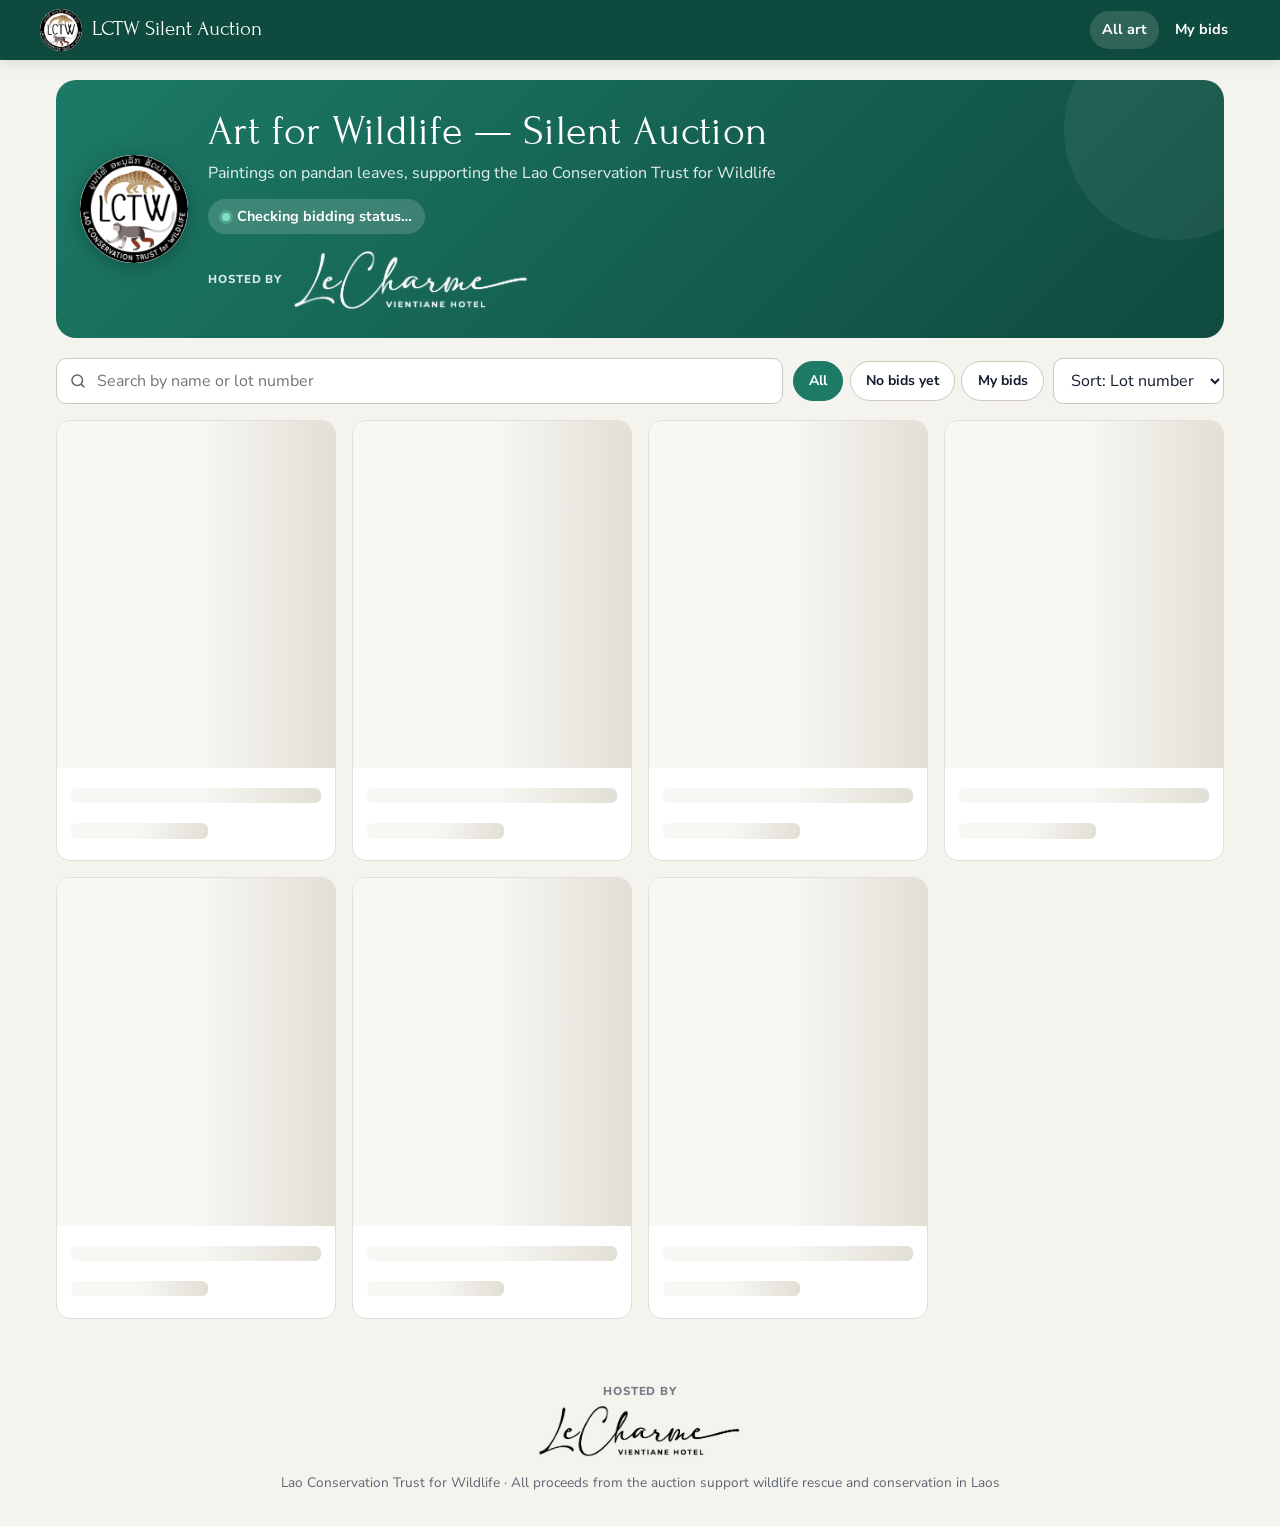
==== commit 241e13f9: "Faster loading and a fairer finish Server (Apps Script) - Bids that reach the server within 5 s afte" ====
--- a/index.html
+++ b/index.html
@@ -10,10 +10,13 @@
   <link rel="icon" href="assets/favicon-32.png" sizes="32x32">
   <link rel="apple-touch-icon" href="assets/apple-touch-icon.png">
   <link rel="manifest" href="manifest.webmanifest">
+  <link rel="preconnect" href="https://script.google.com">
+  <link rel="preconnect" href="https://script.googleusercontent.com">
   <link rel="preconnect" href="https://fonts.googleapis.com">
   <link rel="preconnect" href="https://fonts.gstatic.com" crossorigin>
-  <link href="https://fonts.googleapis.com/css2?family=Forum&family=Nunito+Sans:opsz,wght@6..12,400;6..12,600;6..12,700;6..12,800&display=swap" rel="stylesheet">
-  <link rel="stylesheet" href="assets/styles.css?v=12">
+  <link href="https://fonts.googleapis.com/css2?family=Forum&family=Nunito+Sans:opsz,wght@6..12,400;6..12,600;6..12,700;6..12,800&display=swap" rel="stylesheet" media="print" onload="this.media='all'">
+  <noscript><link href="https://fonts.googleapis.com/css2?family=Forum&family=Nunito+Sans:opsz,wght@6..12,400;6..12,600;6..12,700;6..12,800&display=swap" rel="stylesheet"></noscript>
+  <link rel="stylesheet" href="assets/styles.css?v=14">
 </head>
 <body>
   <main class="page">
@@ -52,9 +55,9 @@
     <div class="grid" id="grid"></div>
   </main>
 
-  <script src="assets/config.js?v=12"></script>
-  <script src="assets/items.js?v=12"></script>
-  <script src="assets/app.js?v=12"></script>
+  <script src="assets/config.js?v=14"></script>
+  <script src="assets/items.js?v=14"></script>
+  <script src="assets/app.js?v=14"></script>
   <script>
   (function () {
     const A = window.Auction;
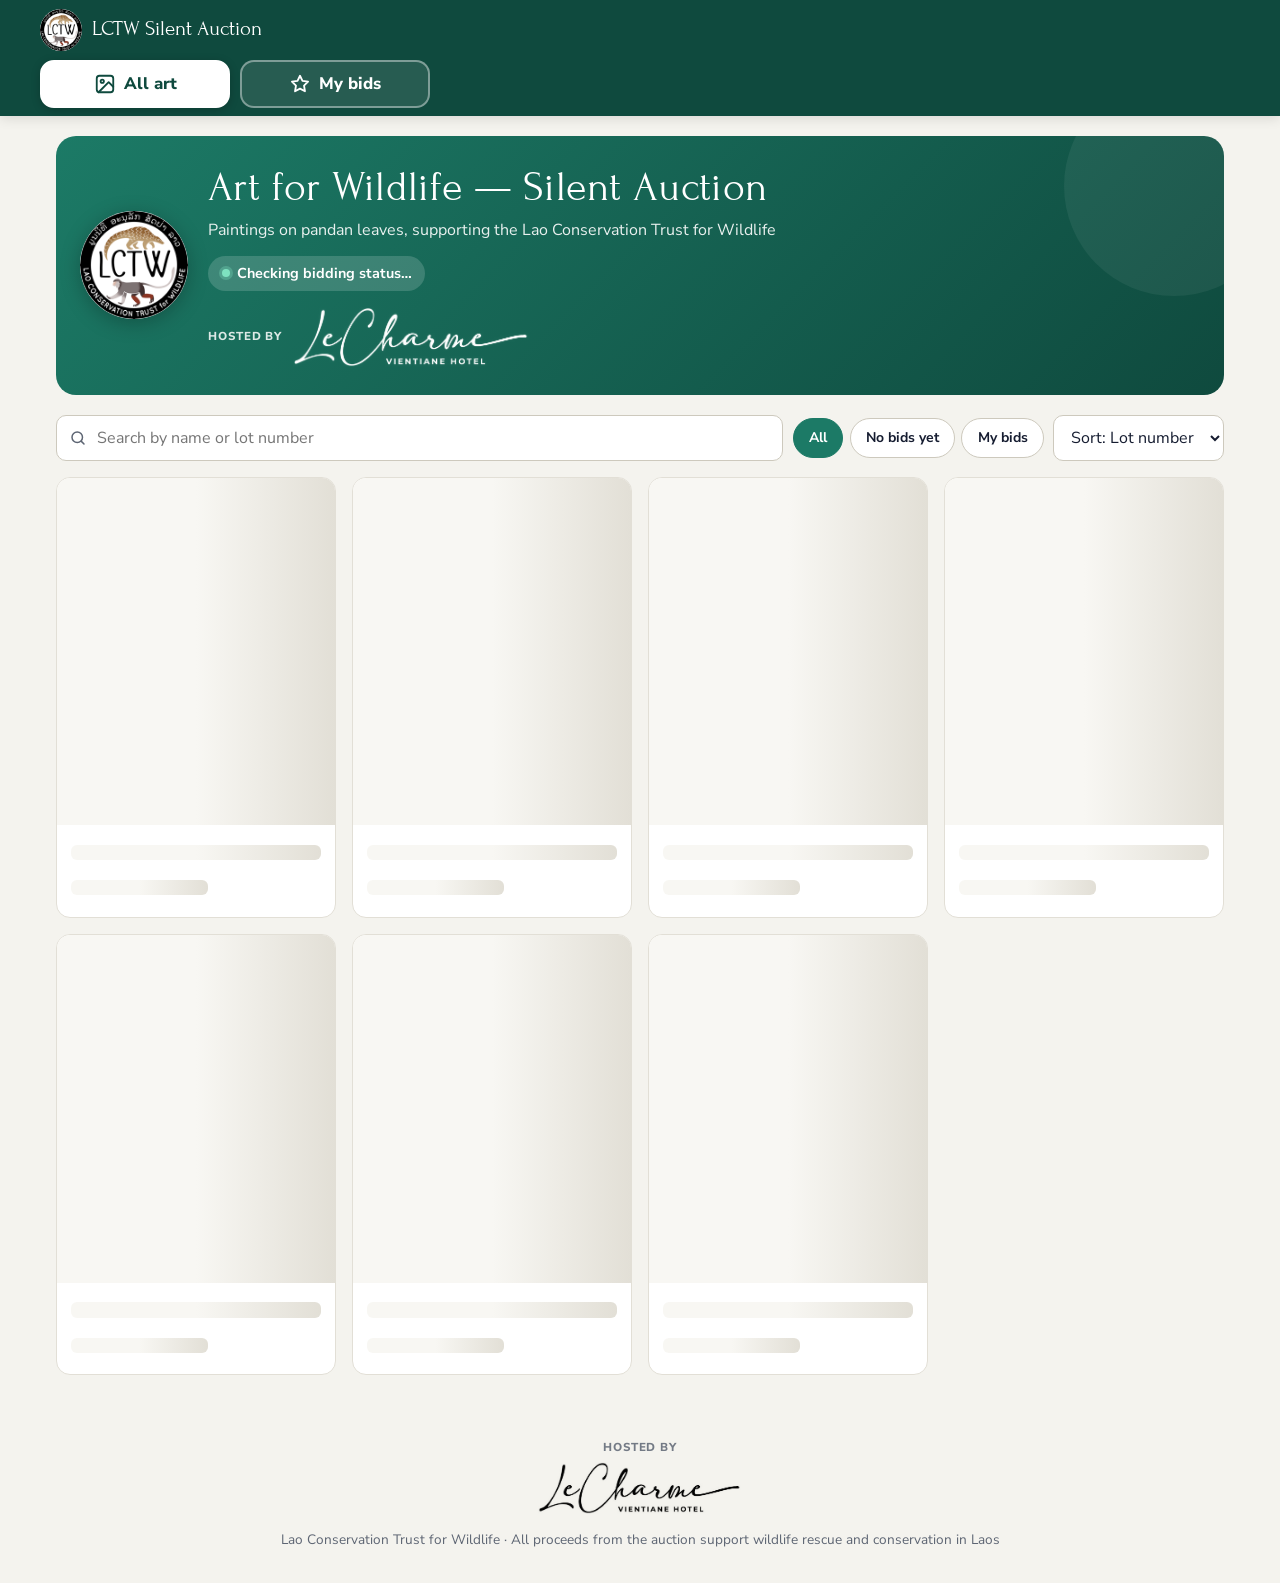
==== commit 682ab0ae: "Make 'All art' and 'My bids' obvious: big tabs under the logo - Two full-width tabs with icons; the " ====
--- a/index.html
+++ b/index.html
@@ -16,7 +16,7 @@
   <link rel="preconnect" href="https://fonts.gstatic.com" crossorigin>
   <link href="https://fonts.googleapis.com/css2?family=Forum&family=Nunito+Sans:opsz,wght@6..12,400;6..12,600;6..12,700;6..12,800&display=swap" rel="stylesheet" media="print" onload="this.media='all'">
   <noscript><link href="https://fonts.googleapis.com/css2?family=Forum&family=Nunito+Sans:opsz,wght@6..12,400;6..12,600;6..12,700;6..12,800&display=swap" rel="stylesheet"></noscript>
-  <link rel="stylesheet" href="assets/styles.css?v=14">
+  <link rel="stylesheet" href="assets/styles.css?v=16">
 </head>
 <body>
   <main class="page">
@@ -55,9 +55,9 @@
     <div class="grid" id="grid"></div>
   </main>
 
-  <script src="assets/config.js?v=14"></script>
-  <script src="assets/items.js?v=14"></script>
-  <script src="assets/app.js?v=14"></script>
+  <script src="assets/config.js?v=16"></script>
+  <script src="assets/items.js?v=16"></script>
+  <script src="assets/app.js?v=16"></script>
   <script>
   (function () {
     const A = window.Auction;
--- a/assets/styles.css
+++ b/assets/styles.css
@@ -69,10 +69,22 @@
 .brand { display: flex; align-items: center; gap: .6rem; color: #fff; text-decoration: none; min-width: 0; }
 .brand img { width: 42px; height: 42px; border-radius: 50%; background: #fff; flex: none; }
 .brand span { font-family: var(--serif); font-size: 1.3rem; line-height: 1.05; white-space: nowrap; overflow: hidden; text-overflow: ellipsis; }
-.topnav { display: flex; gap: .25rem; }
-.topnav a { color: #fff; text-decoration: none; font-weight: 700; font-size: .9rem; padding: .5rem .75rem; border-radius: 999px; white-space: nowrap; }
-.topnav a:hover, .topnav a.active { background: rgba(255,255,255,.14); }
-@media (max-width: 520px) { .brand span { font-size: 1.1rem; } .topnav a { padding: .45rem .6rem; font-size: .82rem; } }
+/* Main navigation: two big tabs under the logo */
+.topnav { max-width: 1200px; margin: .55rem auto 0; display: flex; gap: .6rem; }
+.topnav a.tab { flex: 1 1 0; min-height: 48px; display: flex; align-items: center; justify-content: center; gap: .5rem;
+  color: #fff; text-decoration: none; font-weight: 800; font-size: 1.05rem; border-radius: 14px; white-space: nowrap;
+  background: rgba(255,255,255,.1); border: 2px solid rgba(255,255,255,.4); transition: background .15s, color .15s; }
+.topnav a.tab:hover { background: rgba(255,255,255,.2); }
+.topnav a.tab.active { background: #fff; color: var(--brand-deep); border-color: #fff; box-shadow: 0 2px 10px rgba(0,0,0,.2); }
+.topnav a.tab:focus-visible { outline: 3px solid #fff; outline-offset: 2px; }
+.tab-badge { min-width: 1.45rem; height: 1.45rem; padding: 0 .45rem; border-radius: 999px; background: var(--sand); color: #fff;
+  font-size: .8rem; font-weight: 800; display: inline-grid; place-items: center; line-height: 1; }
+.tab-badge[hidden] { display: none; }
+.tab-badge.outbid { background: #d64535; }
+.topnav a.tab.active .tab-badge { background: var(--brand-deep); }
+.topnav a.tab.active .tab-badge.outbid { background: #d64535; }
+@media (min-width: 700px) { .topnav a.tab { flex: 0 0 auto; min-width: 190px; } }
+@media (max-width: 520px) { .brand span { font-size: 1.1rem; } .brand img { width: 36px; height: 36px; } .topnav a.tab { font-size: 1rem; } }
 
 .page { max-width: 1200px; margin: 0 auto; padding: 20px 16px calc(40px + env(safe-area-inset-bottom)); }
 
